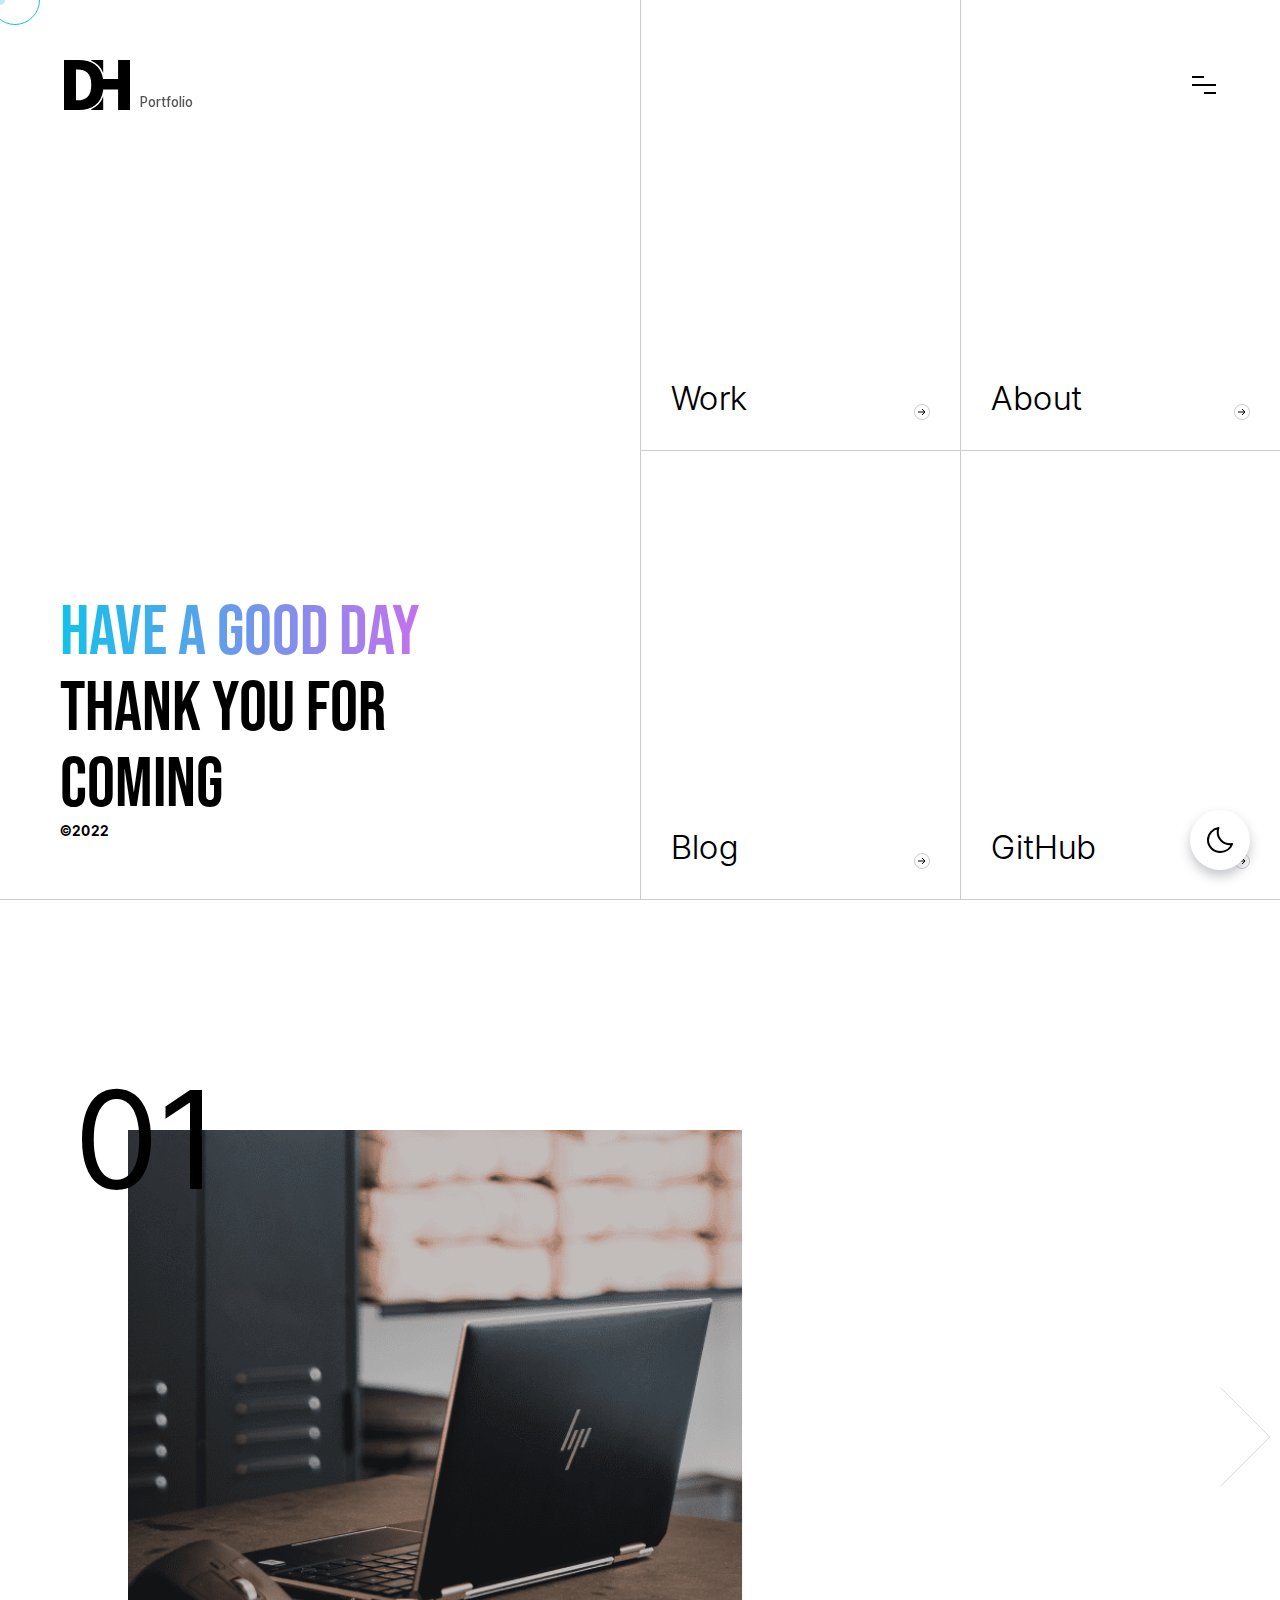
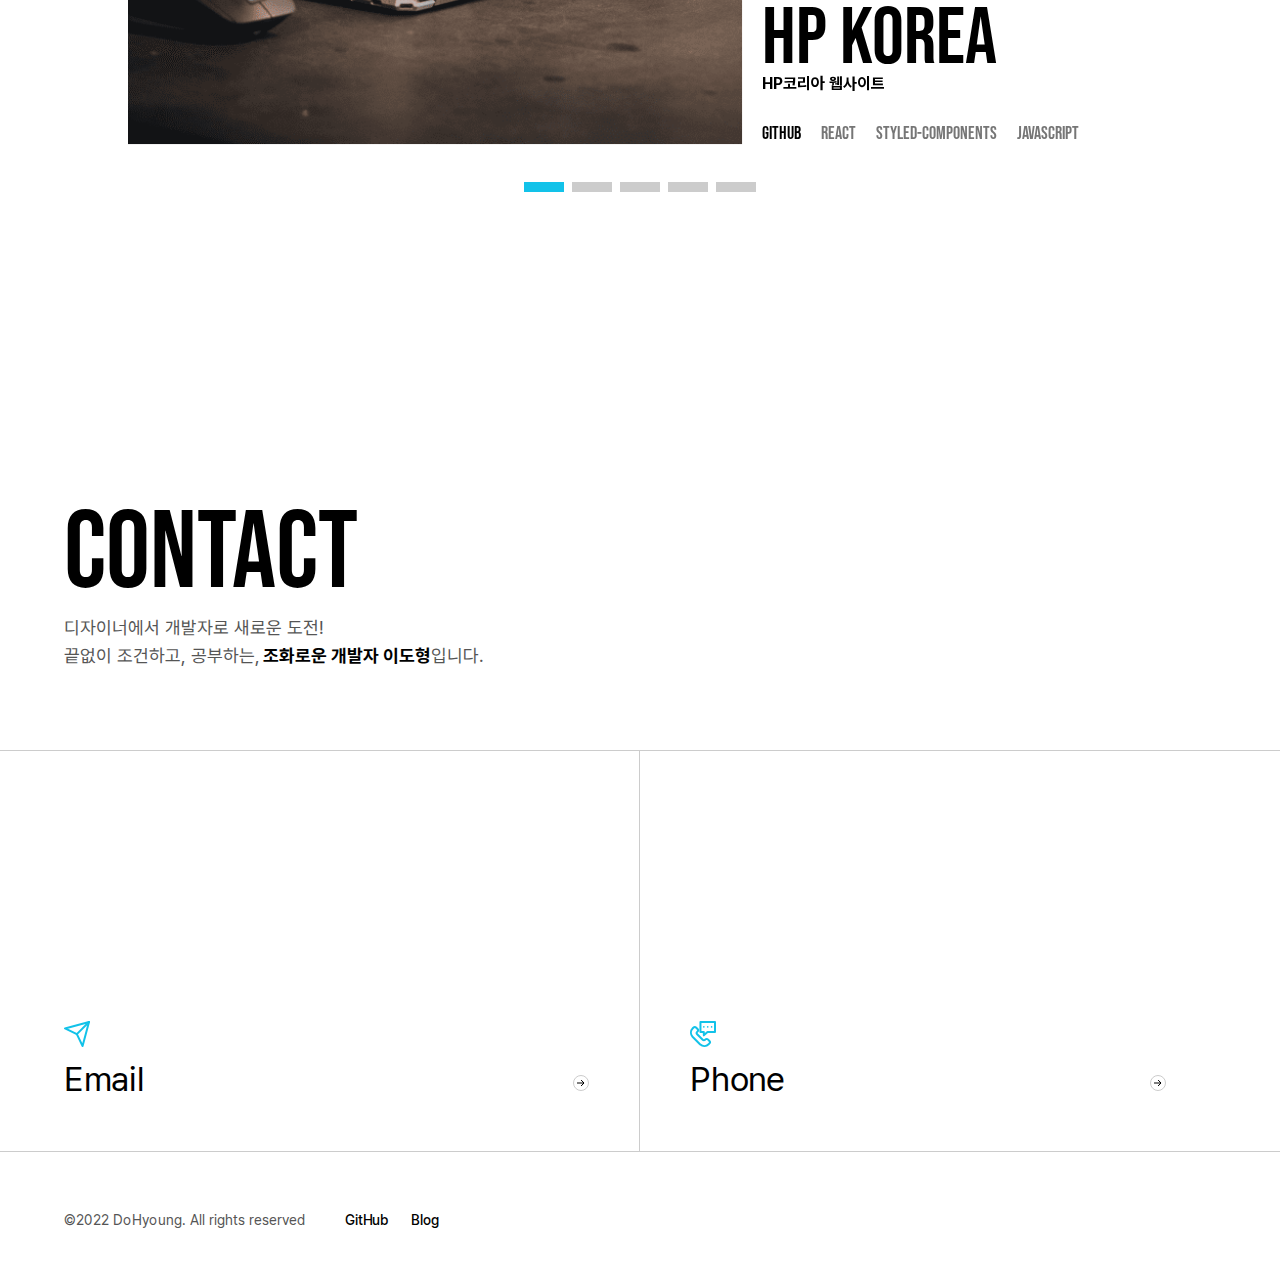
==== index.html @ b55fc165 "[220830] 이미지 및 코드 정리" ====
<!DOCTYPE html>
<html lang="ko" data-dark="false">
  <head>
    <meta charset="UTF-8" />
    <meta http-equiv="X-UA-Compatible" content="IE=edge" />
    <meta name="viewport" content="width=device-width, initial-scale=1.0" />
    <title>Dohyoung_Portfolio</title>
    <meta name="description" content="이도형 포트폴리오 사이트입니다" />
    <meta
      name="keywords"
      content="포트폴리오, 프론트엔드, 개발자, DH, 이도형"
    />

    <!-- og -->
    <meta property="og:title" content="Dohyoung_Portfolio" />
    <meta property="og:url" content="https://shape2ee.github.io/Portfolio/" />
    <meta
      property="og:image"
      content="https://shape2ee.github.io/Portfolio/common/images/ogImage.png"
    />
    <meta property="og:description" content="이도형 포트폴리오 사이트입니다" />
    <meta property="og:type" content="website" />

    <!-- twitter -->
    <meta name="twitter:card" content="summary" />
    <meta name="twitter:title" content="Dohyoung_Portfolio" />
    <meta name="twitter:url" content="https://shape2ee.github.io/Portfolio/" />
    <meta
      name="twitter:image"
      content="https://shape2ee.github.io/Portfolio/common/images/ogImage.png"
    />
    <meta name="twitter:description" content="이도형 포트폴리오 사이트입니다" />

    <!-- favicon -->
    <link rel="icon" href="./common/favicon/favicon.ico" sizes="any" />
    <link rel="icon" href="./common/favicon/favicon.svg" type="image/svg+xml" />
    <link rel="apple-touch-icon" href="./common/favicon/apple-touch-icon.png" />
    <link rel="manifest" href="./common/favicon/site.webmanifest" />

    <!-- reset css -->
    <link rel="stylesheet" href="./common/css/minireset.css" />
    <!-- font -->
    <link rel="stylesheet" href="./common/css/font.css" />
    <!-- 공통스타일 -->
    <link rel="stylesheet" href="./common/css/basic.css" />
    <link rel="stylesheet" href="./common/css/contact.css" />
    <!-- swiper -->
    <link rel="stylesheet" href="./common/css/swiper-bundle.min.css" />
    <!-- style css -->
    <link rel="stylesheet" href="./css/style.css" />
    <link
      rel="stylesheet"
      media="screen and (min-width: 768px)"
      href="./css/style_tablet.css"
    />
    <link
      rel="stylesheet"
      media="screen and (min-width: 1024px)"
      href="./css/style_pc.css"
    />
    <!-- hover css -->
    <link rel="stylesheet" href="./css/hover_main.css" />
    <!-- dark mode -->
    <link rel="stylesheet" href="./css/dark_main.css" />
  </head>
  <body>
    <!-- skip navigation -->
    <div class="skip_nav">
      <a href="#work">본문 바로가기</a>
    </div>
    <!-- custom cursor -->
    <div id="cursor1" class="cursor1"></div>
    <div id="cursor2" class="cursor2"></div>
    <!-- header -->
    <header class="header">
      <div class="header_wrap">
        <h1 class="header_logo">
          <a href="./">
            <span class="blind">Dohyoung_Portfolio</span>
          </a>
        </h1>
        <p>Portfolio</p>
        <div class="header_menu">
          <em>
            <span class="blind">메뉴</span>
          </em>
        </div>
      </div>
    </header>
    <!-- side nav -->
    <nav class="side">
      <div class="side_wrap">
        <ul class="side_gnb">
          <li class="side_item"><a href="./work/">work</a></li>
          <li class="side_item"><a href="./about/">about</a></li>
          <li class="side_item">
            <a href="https://shape-coding.tistory.com/" target="_blank">blog</a>
          </li>
          <li class="side_item">
            <a href="https://github.com/Shape2ee" target="_blank">github</a>
          </li>
        </ul>
        <div class="side_info">
          <div class="side_email">
            <strong>Email</strong>
            <p>shape1026@gamil.com</p>
          </div>
          <div class="side_phone">
            <strong>Phone</strong>
            <p>010-6621-8939</p>
          </div>
        </div>
      </div>
    </nav>
    <!-- main -->
    <main class="main">
      <!-- section1 info -->
      <section class="info">
        <div class="info_wrap">
          <!-- info_txt -->
          <div class="info_txt">
            <h2>
              <span class="tit">have a good day</span>
              <span class="block">thank you for</span>
              <span class="block">coming</span>
            </h2>
            <p>&copy;2022</p>
          </div>
          <!-- info_grid -->
          <div class="info_grid">
            <div class="info_item">
              <a href="./work/index.html">
                <div class="info_tit">
                  <h3 class="info_tit_front">Work</h3>
                  <h3 class="info_tit_back">view</h3>
                  <span class="info_bg bg1"></span>
                </div>
              </a>
            </div>
            <div class="info_item">
              <a href="./about/index.html">
                <div class="info_tit">
                  <h3 class="info_tit_front">About</h3>
                  <h3 class="info_tit_back">view</h3>
                  <span class="info_bg bg2"></span>
                </div>
              </a>
            </div>
            <div class="info_item">
              <a href="https://shape-coding.tistory.com/" target="_blank">
                <div class="info_tit">
                  <h3 class="info_tit_front">Blog</h3>
                  <h3 class="info_tit_back">view</h3>
                  <span class="info_bg bg3"></span>
                </div>
              </a>
            </div>
            <div class="info_item">
              <a href="https://github.com/Shape2ee" target="_blank">
                <div class="info_tit">
                  <h3 class="info_tit_front">GitHub</h3>
                  <h3 class="info_tit_back">view</h3>
                  <span class="info_bg bg4"></span>
                </div>
              </a>
            </div>
          </div>
        </div>
      </section>
      <!-- section2 work -->
      <section class="work" id="work">
        <h2 class="blind">작업리스트</h2>

        <div class="work_wrap">
          <!-- 화살표 버튼 -->
          <div class="work_arrow">
            <button class="work_prev"><span class="blind">이전</span></button>
            <button class="work_next"><span class="blind">다음</span></button>
          </div>

          <!-- slide main contents -->
          <div class="swiper work_slide_container">
            <ul class="swiper-wrapper work_slide" data-position="0">
              <li class="swiper-slide">
                <div class="work_img">
                  <a href="./project/hp">
                    <img src="./images/slide_hp.png" alt="HP코리아 웹사이트" />
                  </a>
                </div>
                <div class="work_txt" data-swiper-parallax="-300">
                  <h3 data-swiper-parallax="-500">
                    <a href="./project/hp"> HP Korea </a>
                  </h3>
                  <strong data-swiper-parallax="-300">HP코리아 웹사이트</strong>
                  <p data-swiper-parallax="-100">
                    리액트를 이용하여 컴퓨터 판매회사인 HP 사이트를 새롭게
                    리디자인 하였습니다. 전체적으로 깔끔하면서 라운드를 이용하여
                    부드러운 느낌을 추가하여 대중들에게 딱딱한 분위기보다 좀 더
                    친근하게 다가가는 느낌을 주고자 하였습니다. 사이트 바로가기
                    GitHub 바로가기
                  </p>
                  <div class="txt_etc">
                    <a
                      href="https://github.com/Shape2ee/hp-app-react"
                      target="_blank"
                      >github</a
                    >
                    <p>React</p>
                    <p>Styled-components</p>
                    <p>javascript</p>
                  </div>
                </div>
              </li>
              <li class="swiper-slide">
                <div class="work_img">
                  <a href="./project/cocaCola">
                    <img
                      src="./images/slide_co.png"
                      alt="코카콜라 반응형 웹사이트"
                    />
                  </a>
                </div>
                <div class="work_txt" data-swiper-parallax="-300">
                  <h3 data-swiper-parallax="-500">
                    <a href="./project/cocaCola"> coca-cola </a>
                  </h3>
                  <strong data-swiper-parallax="-300"
                    >코카-콜라 웹사이트</strong
                  >
                  <p data-swiper-parallax="-100">
                    전세계인이 사랑하는 브랜드인 코카콜라의 콜라만을 위한
                    사이트를 만들어보고자 했습니다. 전체적인 컨셉을 코카콜라의
                    탄산처럼 강렬하고 화려하게 잡고 코카콜라의 메인 컬러를
                    이용하여 작업을 진행하였습니다.
                  </p>
                  <div class="txt_etc">
                    <a
                      href="https://github.com/Shape2ee/coca-cola"
                      target="_blank"
                      >github</a
                    >
                    <p>html</p>
                    <p>scss</p>
                    <p>javascript</p>
                  </div>
                </div>
              </li>
              <li class="swiper-slide">
                <div class="work_img">
                  <a href="./project/rockScissorsPaper">
                    <img src="./images/slide_rsp.png" alt="가위바위보 게임" />
                  </a>
                </div>
                <div class="work_txt" data-swiper-parallax="-300">
                  <h3 data-swiper-parallax="-500">
                    <a href="./project/rockScissorsPaper">
                      Rock<span class="block">Scissors</span>
                      <span class="block">Paper</span>
                    </a>
                  </h3>
                  <strong data-swiper-parallax="-300">가위바위보 게임</strong>
                  <p data-swiper-parallax="-100">
                    자바스크립트 토이프로젝트로 가위, 바위, 보 중에 하나를
                    선택하면 컴퓨터가 랜덤으로 가위, 바위, 보를 선택하여
                    대결하는 게임을 작업했습니다.
                  </p>
                  <div class="txt_etc">
                    <a
                      href="https://github.com/Shape2ee/RockScissorPaper"
                      target="_blank"
                      >github</a
                    >
                    <p>html</p>
                    <p>css</p>
                    <p>javascript</p>
                  </div>
                </div>
              </li>
              <li class="swiper-slide">
                <div class="work_img">
                  <a href="./project/lotteCinema">
                    <img
                      src="./images/slide_lc.png"
                      alt="롯데시네마 반응형 웹사이트"
                    />
                  </a>
                </div>
                <div class="work_txt" data-swiper-parallax="-300">
                  <h3 data-swiper-parallax="-500">
                    <a href="./project/01_lotteCinema">
                      lotte<span class="block">cinema</span>
                    </a>
                  </h3>
                  <strong data-swiper-parallax="-300"
                    >롯데시네마 웹사이트</strong
                  >
                  <p data-swiper-parallax="-100">
                    기존 롯데시네마가 다른 영화관 브랜드 사이트보다 올드한
                    느낌이 강하다고 느껴져서 리디자인하였습니다. 롯데시네마가
                    주장하는 '백화점 속 영화관'이라는 기본 전략을 사이트에서도
                    느낄 수 있도록 하려고 영화관이지만 좀 더 고급지고 깔끔한
                    느낌을 중점으로 작업하였습니다.
                  </p>
                  <div class="txt_etc">
                    <a
                      href="https://github.com/Shape2ee/lotteCinema"
                      target="_blank"
                      >github</a
                    >
                    <p>html</p>
                    <p>css</p>
                    <p>javascript</p>
                  </div>
                </div>
              </li>
              <li class="swiper-slide">
                <div class="work_img">
                  <a href="./project/kkkApp">
                    <img src="./images/slide_kkk.png" alt="" />
                  </a>
                </div>
                <div class="work_txt" data-swiper-parallax="-300">
                  <h3 data-swiper-parallax="-500">
                    <a href="./project/kkkApp">kkk APP</a>
                  </h3>
                  <strong data-swiper-parallax="-300"
                    >강아지 산책 리워드 어플리케이션, 킁.킁.킁</strong
                  >
                  <p data-swiper-parallax="-100">
                    사용자가 빠르게 산책하러 갈 수 있고, 필요한 정보를 빠르게
                    확인할 수 있도록 구성하였으며, 편하고 깔끔하면서 반려견
                    어플인 만큼 반려견의 활발함을 보여 줄 수 있도록 리디자인
                    하였습니다.
                  </p>
                  <div class="txt_etc">
                    <a
                      href="https://xd.adobe.com/view/f224be23-c75d-43d7-901c-06aa6fcbeb49-a777/"
                      target="_blank"
                      >Prototype</a
                    >
                    <a
                      href="https://drive.google.com/file/d/1esg-MBp51vMzmT7yNbJH81RDoxtuA3HS/view?usp=sharing"
                      target="_blank"
                      >PDF</a
                    >
                    <p>xd</p>
                    <p>dseign</p>
                  </div>
                </div>
              </li>
            </ul>
            <!-- slide_pagination -->
            <div class="swiper-pagination"></div>
          </div>
          <!-- slide_index -->
          <div class="swiper work_index">
            <div class="swiper-wrapper work_index_wrap">
              <p class="swiper-slide">01</p>
              <p class="swiper-slide">02</p>
              <p class="swiper-slide">03</p>
              <p class="swiper-slide">04</p>
              <p class="swiper-slide">05</p>
              <!-- 
              <p class="swiper-slide">06</p>
              <p class="swiper-slide">07</p>
              <p class="swiper-slide">08</p>
              <p class="swiper-slide">09</p>
              <p class="swiper-slide">10</p>
              -->
            </div>
          </div>
        </div>
      </section>

      <!-- section3 contact -->
      <section class="contact">
        <div class="contact_txt">
          <h2>contact</h2>
          <p>디자이너에서 개발자로 새로운 도전!</p>
          <p>끝없이 조건하고, 공부하는,</p>
          <p><strong>조화로운 개발자 이도형</strong>입니다.</p>
        </div>
        <div class="contact_container">
          <div class="contact_wrap">
            <div class="contact_address">
              <a href="mailto:shape1026@gamil.com">
                <div class="contact_tit email">
                  <h3 class="contact_tit_front">Email</h3>
                  <h3 class="contact_tit_back">shape1026@gamil.com</h3>
                </div>
              </a>
            </div>
            <div class="contact_address">
              <a href="tel:010-6621-8939">
                <div class="contact_tit phone">
                  <h3 class="contact_tit_front">Phone</h3>
                  <h3 class="contact_tit_back">010.6621.8939</h3>
                </div>
              </a>
            </div>
          </div>
        </div>
      </section>
    </main>

    <!-- footer -->
    <footer>
      <div class="footer_wrap">
        <p>©2022 DoHyoung. All rights reserved</p>
        <div class="footer_link">
          <a href="https://github.com/Shape2ee" target="_blank">GitHub</a>
          <a href="https://shape-coding.tistory.com/" target="_blank">Blog</a>
        </div>
      </div>
    </footer>

    <div class="btn_wrap">
      <!-- go to up -->
      <button type="button" class="top_btn" id="goToTop">
        <em><span class="blind">위로가기</span></em>
      </button>

      <!-- dark mode -->
      <button type="button" class="dark_btn" id="dark_btn">
        <em><span class="blind">다크모드</span></em>
      </button>
    </div>
    <!-- script -->
    <script src="./common/js/side.js"></script>
    <script src="./common/js/header.js"></script>
    <script src="./common/js/basic.js"></script>
    <script src="./common/js/darkMode.js"></script>
    <!-- swiper -->
    <script src="./common/js/swiper-bundle.min.js"></script>
    <script src="./js/slide.js"></script>
    <script src="./js/imageMove.js"></script>
  </body>
</html>
---- common/css/minireset.css ----
/*! minireset.css v0.0.6 | MIT License | github.com/jgthms/minireset.css */
html,
body,
p,
ol,
ul,
li,
dl,
dt,
dd,
blockquote,
figure,
fieldset,
legend,
textarea,
pre,
iframe,
hr,
h1,
h2,
h3,
h4,
h5,
h6 {
  margin: 0;
  padding: 0;
}

h1,
h2,
h3,
h4,
h5,
h6 {
  font-size: 100%;
  font-weight: normal;
}

ul {
  list-style: none;
}

button,
input,
select {
  margin: 0;
  /*내가추가함*/
  border: none;
  padding: 0;
  outline: none;
}

html {
  box-sizing: border-box;
}

*, *::before, *::after {
  box-sizing: inherit;
}

img,
video {
  height: auto;
  max-width: 100%;
  /*내가추가함*/
  vertical-align: top;
}

iframe {
  border: 0;
}

table {
  border-collapse: collapse;
  border-spacing: 0;
}

td,
th {
  padding: 0;
}

/*내가추가함*/
a {
  text-decoration: none;
  color: inherit;
}
---- common/css/font.css ----
@charset "utf-8";

@font-face {
	font-family: 'Pretendard';
	font-weight: 45 920;
	font-style: normal;
	font-display: swap;
	src: local('Pretendard Variable'), url('../font/PretendardVariable.woff2') format('woff2-variations'),
  url('../font/PretendardVariable.woff') format('woff-variations'),;
}

@font-face {
  font-family: 'Bebas Neue';
  font-weight: 400;
  font-style: normal;
	font-display: swap;
  src: local('Bebas Neue'), url(../font/BebasNeue-Regular.woff2) format('woff2'),
  url(../font/BebasNeue-Regular.woff) format('woff');
}

/* 메이플스토리 서체 */
@font-face {
  font-family: 'MaplestoryOTFBold';
  src: url('https://cdn.jsdelivr.net/gh/projectnoonnu/noonfonts_20-04@2.1/MaplestoryOTFBold.woff') format('woff');
  font-weight: normal;
  font-style: normal;
}

@font-face {
  font-family: "AppleSDGothicNeo";
  src: url(../font/AppleSDGothicNeoR.woff2) format("woff2"),
    url(../font/AppleSDGothicNeoR.woff) format("woff");
  font-style: normal;
  font-weight: 400;
  font-display: swap;
}

/* google font */
@import url('https://fonts.googleapis.com/css2?family=Noto+Sans+KR:wght@400;700&display=swap');

@import url('https://fonts.googleapis.com/css2?family=Montserrat&display=swap');
---- common/css/basic.css ----
@charset "utf-8";

html {
  font-size: 62.5%;
}

body {
  font-size: 1rem;
  font-family: "Pretendard", -apple-system, BlinkMacSystemFont, system-ui,
    Roboto, "Helvetica Neue", "Segoe UI", "Apple SD Gothic Neo", "Noto Sans KR",
    "Malgun Gothic", "Apple Color Emoji", "Segoe UI Emoji", "Segoe UI Symbol",
    sans-serif;
  font-weight: 400;
  overflow-x: hidden;
}

.blind {
  overflow: hidden;
  display: block;
  position: absolute;
  margin: -1px;
  width: 1px;
  height: 1px;
}

/****** header ******/
.header {
  position: fixed;
  top: 0;
  left: 0;
  display: flex;
  align-items: center;
  padding: 0 2.4rem;
  width: 100%;
  height: 10rem;
  z-index: 9999;
  border-bottom: 1px solid transparent;
  transition: height 0.5s, border 1s, background 0.5s;
  pointer-events: none;
}

.header_wrap {
  width: 100%;
  display: flex;
  align-items: center;
}

.header_logo {
  width: 66px;
  height: 50px;
  background: url(../images/logo.svg) no-repeat 50% / contain;
  transition: width 0.5s;
  pointer-events: auto;
}

.header_logo a {
  display: block;
  width: 100%;
  height: 100%;
}

.header p {
  align-self: flex-end;
  margin-left: 1rem;
  font-size: 1.4rem;
  font-weight: 500;
  color: #555;
  transition: opacity 0.3s;
}

/* header 높이변경 */
.header.bg {
  background-color: #fff;
  border-bottom: 1px solid #ccc;
}

.header.change {
  height: 70px;
}

.header.change .header_logo {
  width: 56px;
}

.header.change p {
  opacity: 0;
}

/* header menu & icon */
.header_menu {
  position: relative;
  margin-left: auto;
  width: 24px;
  height: 24px;
  cursor: pointer;
  pointer-events: auto;
}

.header_menu em {
  display: block;
  position: absolute;
  top: 50%;
  left: 0;
  transform: translateY(-50%);
  width: 100%;
  height: 2px;
  background-color: #000;
  transition: 0.5s;
}

.header_menu em::before,
.header_menu em::after {
  content: "";
  display: block;
  position: absolute;
  /* top: 0; */
  width: 50%;
  height: 2px;
  background-color: #000;
  transition: 0.3s;
}

.header_menu em::before {
  left: 0;
  top: -8px;
}

.header_menu em::after {
  right: 0;
  bottom: -8px;
}

.header_menu.active em {
  transform: rotate(-225deg);
}

.header_menu.active em::before {
  top: 0;
  transform: translateX(100%) rotate(90deg);
  /* transform-origin: top left; */
  transform-origin: left;
}

.header_menu.active em::after {
  bottom: 0;
  transform: translateX(-100%) rotate(90deg);
  transform-origin: right;
}

/****** side menu ******/
.side {
  position: fixed;
  top: 0;
  right: -100%;
  width: 100%;
  height: 100%;
  min-height: 600px;
  background-color: #fff;
  z-index: 9998;
  transition: right 1s;
}

.side_wrap {
  display: flex;
  flex-direction: column;
  justify-content: flex-start;
  padding: 11rem 2.4rem 0;
  width: 100%;
  height: 100%;
}

.side.active {
  right: 0;
}

.side_gnb {
  font-size: 8rem;
  font-family: "Bebas Neue", "Pretendard", -apple-system, BlinkMacSystemFont,
    system-ui, Roboto, "Helvetica Neue", "Segoe UI", "Apple SD Gothic Neo",
    "Noto Sans KR", "Malgun Gothic", "Apple Color Emoji", "Segoe UI Emoji",
    "Segoe UI Symbol", sans-serif;
  line-height: 8rem;
}

.side_gnb li {
  margin: 1rem 0;
  opacity: 0;
}

.side_gnb li a {
  display: inline-block;
  transition: transform 0.3s;
}

.side_info {
  position: absolute;
  bottom: 0;
  left: 0;
  width: 100%;
  display: flex;
  justify-content: space-around;
  padding: 4rem;
  border-top: 1px solid #ccc;
  font-size: 1.6rem;
}

.side_email {
  margin-right: 5.128vw;
}

.side_email p,
.side_phone p {
  font-size: 1.4rem;
  color: #555;
}

.side_email strong,
.side_phone strong {
  display: block;
  padding-left: 2.6rem;
  margin-bottom: 1rem;
  background: no-repeat 0 50% / contain;
}

.side_email strong {
  background-image: url(../images/mail.svg);
}

.side_phone strong {
  background-image: url(../images/phone.svg);
}

/****** footer ******/
footer {
  border-top: 1px solid #ccc;
  font-size: 1.4rem;
  color: #555;
}

.footer_wrap {
  padding: 2.4rem;
  display: flex;
  flex-direction: column;
}

.footer_link {
  margin-top: 1.4rem;
  color: #000;
  font-weight: 500;
}

.footer_link a {
  margin-right: 2rem;
}

/****** btn_wrap ******/
.btn_wrap {
  display: flex;
  flex-direction: column;
  position: fixed;
  bottom: 30px;
  right: 30px;
  z-index: 999;
}

.top_btn,
.dark_btn {
  width: 60px;
  height: 60px;
  border-radius: 50%;
  background-color: rgba(255, 255, 255, 1);
  box-shadow: 0 6px 12px 0 rgb(63 65 80 / 30%);
  cursor: pointer;
}

/****** dark mode ******/
.dark_btn {
  margin-top: 1rem;
  transition: transform 0.3s;
}

.dark_btn em {
  display: block;
  margin: 0 auto;
  width: 26px;
  height: 26px;
  background-image: url(../images/dark_mode.svg);
  background-repeat: no-repeat;
  background-position: 0 0;
}

/****** go to up ******/
.top_btn {
  opacity: 0;
  visibility: hidden;
  /* display: none; */
  transition: visibility 0.3s, opacity 0.3s, transform 0.3s;
}

.top_btn em {
  display: block;
  margin: 0 auto;
  width: 26px;
  height: 26px;
  background-image: url(../images/top_btn.svg);
  background-repeat: no-repeat;
  background-position: 0 0;
}

.top_btn.show {
  opacity: 1;
  visibility: visible;
  /* display: block; */
}

/****** cursor ******/
.cursor1 {
  display: none;
  position: fixed;
  left: 0;
  top: 0;
  width: 50px;
  height: 50px;
  transform: translate(calc(-50% + 15px), -50%);
  border-radius: 100%;
  border: 1px solid rgba(18, 194, 233, 1);
  transition: all 200ms ease-out;
  pointer-events: none;
  z-index: 99999;
}

.cursor2 {
  display: none;
  position: fixed;
  width: 10px;
  height: 10px;
  background-color: #12c2e9;
  border-radius: 100%;
  transform: translate(-50%, -50%);
  transition: width 0.3s, height 0.3s, opacity 0.3s;
  opacity: 0.3;
  pointer-events: none;
  z-index: 99999;
}

.cursor1.on {
  width: 10px;
  height: 10px;
  background-color: #12c2e9;
}

/****** dark mode ******/
/****** header ******/
html[data-dark="true"] .header_logo {
  background-image: url(../images/logo_w.svg);
}

html[data-dark="true"] .header.bg {
  background-color: #111;
  border-color: #3a3b3d;
}

html[data-dark="true"] .header p {
  color: #969696;
}

html[data-dark="true"] .header_menu em,
html[data-dark="true"] .header_menu em::before,
html[data-dark="true"] .header_menu em::after {
  background-color: #fff;
}

/****** side menu ******/
html[data-dark="true"] .side {
  background-color: #111;
}

html[data-dark="true"] .side_info {
  border-color: #3a3b3d;
}

html[data-dark="true"] .side_email p,
html[data-dark="true"] .side_phone p {
  color: #d9d9d9;
}

/****** footer ******/
html[data-dark="true"] footer {
  color: #969696;
  border-color: #3a3b3d;
}

html[data-dark="true"] .footer_link {
  color: #fff;
}

/****** btn ******/
html[data-dark="true"] .top_btn,
html[data-dark="true"] .dark_btn {
  background-color: rgba(58, 59, 61, 1);
  box-shadow: none;
}

html[data-dark="true"] .dark_btn em {
  background-position: 0 -26px;
}

html[data-dark="true"] .top_btn em {
  background-position: -26px 0;
}

@media screen and (min-width: 768px) {
  .header {
    padding: 0;
    height: 170px;
  }

  /****** header ******/
  .header_wrap {
    margin: 0 auto;
    width: 90%;
    max-width: 1800px;
  }

  .header_wrap.change p {
    display: block;
  }

  /****** side menu ******/
  .side_wrap {
    flex-direction: row;
    justify-content: space-between;
    align-items: center;
    margin: 0 auto;
    padding: 0;
    width: 90%;
    max-width: 1800px;
  }

  .side_info {
    flex-direction: column;
    justify-content: flex-end;
    position: static;
    width: 40%;
    height: 100%;
    border-top: none;
    border-left: 1px solid #ccc;
  }

  .side_email {
    margin: 0 0 4rem 0;
  }

  /****** footer ******/
  .footer_link {
    margin-top: 0;
    margin-left: 4rem;
  }

  .footer_wrap {
    flex-direction: row;
    align-items: center;
    margin: 0 auto;
    padding: 6rem 0;
    width: 90%;
    max-width: 1800px;
  }
}

@media screen and (min-width: 1024px) {
  /****** side menu ******/
  .side_gnb {
    font-size: 14.784vh;
    line-height: 14.784vh;
  }
}

@media (hover: hover) {
  .side_gnb li a:hover {
    background: linear-gradient(90deg, #12c2e9 0%, #c471ed 50%, #f64f59 100%);
    background-clip: text;
    -webkit-background-clip: text;
    color: transparent;
    transform: translateX(5%);
  }

  .footer_link a:hover {
    text-decoration: underline;
  }

  .dark_btn:hover,
  .top_btn:hover {
    background-color: #111;
    transform: translateY(-5px);
  }

  .dark_btn:hover em {
    background-position: -26px 0;
  }

  .top_btn:hover em {
    background-position: -26px 0;
  }

  /* darkmode */
  html[data-dark="true"] .dark_btn:hover {
    background-color: #53575c;
  }

  html[data-dark="true"] .dark_btn:hover em {
    background-position: -26px -26px;
  }

  html[data-dark="true"] .top_btn:hover {
    background-color: #12c2e9;
  }

  html[data-dark="true"] .contact_address:hover {
    background-color: #3a3b3d;
  }
}
---- common/css/contact.css ----
@charset "utf-8";

/****** contact ******/
.contact {
  margin-top: 20rem;
}

.contact_txt {
  padding: 0 2.4rem;
}

.contact_txt h2 {
  font-size: 5rem;
  font-family: "Bebas Neue", "Pretendard", -apple-system, BlinkMacSystemFont,
    system-ui, Roboto, "Helvetica Neue", "Segoe UI", "Apple SD Gothic Neo",
    "Noto Sans KR", "Malgun Gothic", "Apple Color Emoji", "Segoe UI Emoji",
    "Segoe UI Symbol", sans-serif;
  margin-bottom: 1rem;
}

.contact_txt p {
  color: #555;
  font-size: 1.6rem;
  line-height: 2.8rem;
}

.contact_txt strong {
  color: #000;
}

.contact_container {
  /* display: flex; */
  margin-top: 6rem;
  z-index: 0;
}

.contact_wrap {
  display: flex;
  flex-direction: column;
  width: 100%;
}

.contact_address {
  position: relative;
  height: 29.6208vh;
  min-height: 100px;
  max-height: 250px;
}

.contact_address a {
  position: relative;
  display: flex;
  align-items: flex-end;
  padding: 3rem 2.4rem;
  width: 100%;
  height: 100%;
  border-top: 1px solid #ccc;
  z-index: 1;
}

.contact_address:first-child:after,
.contact_address:last-child:after {
  content: "";
  display: block;
  position: absolute;
  top: 0;
  left: 0;
  width: 100%;
  height: 100%;
  background-color: #fff;
  transition: background 0.5s;
  z-index: 0;
}

.contact_tit {
  overflow: hidden;
  width: 100%;
  height: 2.8rem;
  font-size: 2.8rem;
  line-height: 2.8rem;
}

.contact_tit::before {
  content: "";
  position: absolute;
  bottom: 6.8rem;
  left: 2.4rem;
  display: block;
  width: 26px;
  height: 26px;
  background: no-repeat 50% / cover;
}

.contact_tit.email::before {
  background-image: url(../images/mail.svg);
}

.contact_tit.phone::before {
  background-image: url(../images/phone.svg);
}

.contact_tit::after {
  content: "";
  display: block;
  position: absolute;
  bottom: 3.2rem;
  right: 2.4rem;
  width: 16px;
  height: 16px;
  background: url(../images/small_arrow.svg) no-repeat;
  background-position: 0 0;
  transition: transform 0.3s;
}

.contact_tit h3 {
  overflow: hidden;
  width: 100%;
  width: calc(100% - 26px);
  white-space: nowrap;
  text-overflow: ellipsis;
  transition: transform 0.5s;
}

/* dark mode */
html[data-dark=true] .contact_txt strong {
  color: #fff;
}

html[data-dark=true] .contact_txt p {
  color: #a8a8a8;
}

html[data-dark=true] .contact_tit::after {
  background-position: -16px 0;
}

html[data-dark=true] .contact_container,
html[data-dark=true] .contact_address,
html[data-dark=true] .contact_address a {
  border-color: #3a3b3d;
}

html[data-dark=true] .contact_address:first-child:after,
html[data-dark=true] .contact_address:last-child:after {
  background-color: #111;
}

@media screen and (min-width: 768px) {
  /****** contact ******/
  .contact_container {
    position: relative;
    margin-top: 8rem;
    flex-direction: row;
    border-top: 1px solid #ccc;
  }

  .contact_wrap {
    flex-direction: row;
    width: 90%;
    margin: 0 auto;
  }

  .contact_address {
    position: static;
    width: 50%;
    height: 39.063vw;
    max-height: 400px;
  }

  .contact_address:first-child {
    padding-left: 0;
  }

  .contact_address:first-child:after,
  .contact_address:last-child:after {
    width: 50%;
  }
  .contact_address:first-child:after {
    left: 0;
  }

  .contact_address:last-child:after {
    left: auto;
    right: 0;
  }

  .contact_address a {
    border: none;
    padding: 5rem 2rem;
  }

  .contact_address:first-child a {
    padding-left: 0;
    border-right: 1px solid #ccc;
  }

  .contact_txt {
    margin: 0 auto;
    padding: 0;
    width: 90%;
    max-width: 1800px;
  }

  .contact_txt h2 {
    font-size: 11rem;
    line-height: 10rem;
  }

  .contact_tit {
    font-size: 3.4rem;
    line-height: 4.4rem;
    height: 4.4rem;
  }

  .contact_tit::before {
    left: 0;
    bottom: 10.4rem;
  }

  .contact_tit.phone::before {
    left: 2rem;
  }

  .contact_tit::after {
    /* right: 2rem; */
    bottom: 6rem;
  }

  .contact_txt p:nth-of-type(2),
  .contact_txt p:last-child {
    display: inline-block;
  }
}

@media screen and (min-width: 1024px) {
  .contact {
    margin-top: 30rem;
  }

  .contact_address a {
    padding: 5rem;
  }

  .contact_tit.phone::before {
    left: 5rem;
  }

  .contact_tit::after {
    right: 5rem;
  }

  .contact_txt p {
    font-size: 1.8rem;
  }
}

@media (hover: hover) {
  .contact_address:hover .contact_tit::after {
    transform: translateX(10px);
  }

  .contact_address:hover .contact_tit_front,
  .contact_address:hover .contact_tit_back {
    transform: translateY(-100%);
  }

  .contact_address:hover::after {
    background-color: #f2f5f7;
  }

  .contact_address:hover::after {
    background-color: #f2f5f7;
  }
  
  html[data-dark=true] .contact_address:hover::after {
    background-color: #222;
  }
}
---- css/style.css ----
@charset "utf-8";

/****** skip navigation ******/
.skip_nav a {
  position: absolute;
  top: -60px;
  left: 0;
  display: block;
  width: 200px;
  height: 60px;
  background-color: #000;
  text-align: center;
  line-height: 60px;
  font-size: 1.6rem;
  color: #fff;
  z-index: 99999;
}

.skip_nav a:focus,
.skip_nav a:active {
  top: 0;
}

/****** main ******/

/****** section1 info ******/
.info_wrap {
  display: flex;
  flex-direction: column;
  justify-content: space-between;
  height: 100vh;
  min-height: 500px;
  border-bottom: 1px solid #ccc;
}

/* info_txt */
.info_txt {
  margin: 23.2227vh 0 2rem;
  padding: 0 2.4rem;
}

.info_txt h2 {
  font-size: 5rem;
  font-family: "Bebas Neue", "Pretendard", -apple-system, BlinkMacSystemFont,
    system-ui, Roboto, "Helvetica Neue", "Segoe UI", "Apple SD Gothic Neo",
    "Noto Sans KR", "Malgun Gothic", "Apple Color Emoji", "Segoe UI Emoji",
    "Segoe UI Symbol", sans-serif;
  line-height: 5.6rem;
}

.info_txt h2 .tit {
  background: linear-gradient(
    90deg,
    #12c2e9 0,
    #c471ed 25%,
    #f64f59 50%,
    #c471ed 75%,
    #12c2e9 100%
  );
  background-size: 400%;
  background-clip: text;
  -webkit-background-clip: text;
  color: transparent;
  animation: move-gradient 30s linear infinite;
}
@keyframes move-gradient {
  100% {
    background-position: 400% center;
  }
}

.info_txt h2 .block {
  display: block;
}

.info_txt p {
  font-size: 1.4rem;
  font-weight: 700;
}

/* info_grid */
.info_grid {
  display: grid;
  grid-template-columns: 1fr 1fr;
  grid-auto-rows: minmax(min-content, 19.5rem);
  overflow: hidden;
}

.info_item {
  position: relative;
  border-top: 1px solid #ccc;
  border-left: 1px solid #ccc;
}

.info_item:nth-child(odd) {
  border-left: none;
}

.info_item a {
  overflow: hidden;
  position: relative;
  padding: 2.4rem;
  height: 100%;
  display: flex;
  align-items: flex-end;
}

.info_item h3 {
  overflow: hidden;
  display: flex;
  flex-direction: column;
  width: 100%;
  font-size: 2.8rem;
  font-weight: 300;
  line-height: 3.8rem;
  transition: transform 0.5s;
}

.info_item .info_tit {
  overflow: hidden;
  height: 3.8rem;
}

.info_bg {
  display: block;
  position: absolute;
  top: 0;
  left: 0;
  width: 100%;
  height: 100%;
  background: no-repeat 50% / cover;
  z-index: -1;
  opacity: 0;
  transform: scale(1.2);
  transition: opacity 0.7s;
}

.info_bg.bg1{
  background-image: url(../images/img1.png);
}

.info_bg.bg2{
  background-image: url(../images/img2.png);
}

.info_bg.bg3{
  background-image: url(../images/img3.png);
}

.info_bg.bg4{
  background-image: url(../images/img4.png);
}

.info_tit::after {
  content: "";
  position: absolute;
  bottom: 2.4rem;
  right: 2.4rem;
  display: block;
  width: 16px;
  height: 16px;
  background: url(../common/images/small_arrow.svg) no-repeat;
  background-position: 0 0;
  transition: transform 0.3s;
}

/****** work ******/
.work {
  margin-top: 15rem;
}
.work_wrap {
  position: relative;
  margin: 0 2.4rem;
}

/****** slide main contents ******/
.work_slide_container {
  overflow: hidden;
  --swiper-pagination-bullet-width: 40px;
  --swiper-pagination-bullet-height: 10px;
  --swiper-pagination-color: #12c2e9;
  --swiper-theme-color: #12c2e9;
  --swiper-pagination-bullet-inactive-color: #000;
}

.work_slide li {
  position: relative;
}

/* 화살표 버튼 */
.work_arrow {
  display: none;
  position: absolute;
  top: 50%;
  left: 0;
  width: 100%;
}

.work_prev,
.work_next {
  position: absolute;
  top: 50%;
  transform: translateY(-50%);
  width: 50px;
  height: 100px;
  background: no-repeat 50% / cover;
  cursor: pointer;
  opacity: 0.3;
  transition: opacity 0.3s;
}

.work_prev {
  left: 10px;
  background-image: url(../images/prev_arrow.svg);
}

.work_next {
  right: 10px;
  background-image: url(../images/next_arrow.svg);
}

.work_img {
  height: 75vh;
  min-height: 500px;
}

.work_img a {
  display: block;
  height: 100%;
}

.work_img img {
  width: 100%;
  height: 100%;
  object-fit: cover;
}

.work_txt {
  position: absolute;
  left: 2rem;
  bottom: 4rem;
  
}

.work_txt h3 {
  font-size: 8rem;
  font-family: "Bebas Neue", "Pretendard", -apple-system, BlinkMacSystemFont,
    system-ui, Roboto, "Helvetica Neue", "Segoe UI", "Apple SD Gothic Neo",
    "Noto Sans KR", "Malgun Gothic", "Apple Color Emoji", "Segoe UI Emoji",
    "Segoe UI Symbol", sans-serif;
    line-height: 7rem;
  color: #fff;
}

.work_txt h3 .block {
  display: block;
}

.work_txt strong,
.work_txt > p {
  display: none;
}

.work_txt .txt_etc {
  display: flex;
  margin-top: 1rem;
  font-size: 1.6rem;
  font-family: "Bebas Neue", "Pretendard", -apple-system, BlinkMacSystemFont,
    system-ui, Roboto, "Helvetica Neue", "Segoe UI", "Apple SD Gothic Neo",
    "Noto Sans KR", "Malgun Gothic", "Apple Color Emoji", "Segoe UI Emoji",
    "Segoe UI Symbol", sans-serif;
  text-transform: uppercase;
}

.work_txt .txt_etc > * {
  margin-right: 2rem;
  color: #fff;
}

.work_txt .txt_etc p {
  color: #969696;
}

/* slide_index */
.work_index {
  position: absolute;
  top: 2rem;
  left: 2rem;
  font-size: 14rem;
  line-height: 14rem;
  height: 14rem;
  overflow: hidden;
  color: #fff;
}

/* slide_pagination */
.work_slide_container .swiper-pagination {
  bottom: 1rem;
}

.work_slide_container .swiper-pagination-bullet {
  border-radius: 0;
}
---- css/style_tablet.css ----
@charset "utf-8";
.info_txt {
  width: 90%;
  margin: 23.2227vh auto 2rem;
  padding: 0;
}

.info_txt h2 {
  font-size: 7rem;
  line-height: 7.6rem;
}

.info_item .info_tit {
  height: 4.4rem;
}

.info_item h3 {
  font-size: 3.4rem;
  line-height: 4.4rem;
}

.work_wrap {
  margin: 0 auto;
}

.work_arrow {
  display: block;
}

.work_txt {
  position: static;
  margin-left: 2rem;
}

.work_txt strong {
  display: block;
  font-size: 1.6rem;
}

.work_txt .txt_etc {
  margin-top: 3rem;
  font-size: 1.8rem;
}

.work_txt h3,
.work_txt .txt_etc > * {
  color: #000;
}

.work_txt .txt_etc p {
  color: #767676;
}

.work_index {
  top: 0;
  left: 5.859vw;
  color: #000;
}

.work_slide_container {
  width: 80%;
  padding: 6rem 0;
}

.work_slide li {
  width: 100%;
  display: flex;
  align-items: flex-end;
}

.work_img {
  width: 400px;
  height: 400px;
  min-height: auto;
}

.swiper-button-disabled {
display: none;
}
---- css/style_pc.css ----
@charset "utf-8";
.info_wrap {
  flex-direction: row;
}

.info_txt {
  width: 50%;
  margin: 0 0 6rem;
  padding-left: 6rem;
  padding-right: 0;
  align-self: flex-end;
}

.info_item a {
  padding: 3rem;
}

.info_tit::after {
  right: 3rem;
  bottom: 3rem;
}

.info_grid {
  width: 50%;
  height: 100%;
  grid-auto-rows: 50% 50%;
}

.info_item:nth-child(odd) {
  border-left: 1px solid #ccc;
}

.info_item:nth-child(1),
.info_item:nth-child(2) {
  border-top: none;
}

.work {
  margin-top: 17rem;
}

.work_img {
  width: 60%;
  height: auto;
}

@media screen and (min-width: 1400px) {
  .info_txt {
    padding-left: 10rem;
  }

  .info_txt h2 {
    font-size: 11rem;
    line-height: 11.6rem;
  }

  .info_txt p {
    font-size: 1.8rem;
  }

  .work_wrap {
    max-width: 1800px;
  }

  .work_slide_container {
    max-width: 1280px;
  }

  .work_index {
    left: 11.542vw;
  }

  .work_img {
    max-width: 600px;
    max-height: 600px;
  }

  .work_txt {
    width: 40%;
    margin-left: 5rem;
  }

  .work_txt h3 {
    font-size: 14rem;
    line-height: 12rem;
  }

  .work_txt strong {
    font-size: 1.8rem;
    margin: 2rem 0 1rem;
    /* display: block; */
  }

  .work_txt > p {
    display: block;
    font-size: 1.6rem;
    line-height: 2.6rem;
    color: #767676;
  }

  .work_prev,
  .work_next {
    width: 100px;
    height: 200px;
  }
}
---- css/hover_main.css ----
@charset "utf-8";

@media (hover: hover) {
  .info_item:hover .info_bg {
    opacity: 1;
  }

  .info_item:hover .info_tit::after {
    transform: translateX(10px);
  }

  .info_item:hover .info_tit_front,
  .info_item:hover .info_tit_back {
    transform: translateY(-100%);
  }

  .work_txt .txt_etc a:hover,
  html[data-dark=true] .work_txt .txt_etc a:hover {
    color: #12c2e9;
  }

  .work_prev:hover,
  .work_next:hover {
    opacity: 1;
  }
}
---- css/dark_main.css ----
@charset "utf-8";
/* 
body
#fff -> #111

content
#000 -> #fff
#fff -> #000
#555 -> #d9d9d9
#767676

border
#ccc -> #3a3b3d

*/
html[data-dark=true] body {
  background-color: #111;
  color: #fff;
}

html[data-dark=true] .skip_nav a {
  background-color: #fff;
  color: #000;
}

html[data-dark=true] .work_txt .txt_etc p,
html[data-dark=true] .work_txt > p {
  color: #969696;
}

html[data-dark=true] .work_txt h3,
html[data-dark=true] .work_txt .txt_etc > *,
html[data-dark=true] .work_index {
  color: #fff;
}   

html[data-dark=true] .info_wrap,
html[data-dark=true] .info_item,
html[data-dark=true] .info_item:nth-child(odd) {
  border-color: #3a3b3d;
}

html[data-dark=true] .info_tit::after {
  background-position: -16px 0;
}

html[data-dark=true] .work_prev {
  background-image: url(../images/prev_arrow_w.svg);
}

html[data-dark=true] .work_next {
  background-image: url(../images/next_arrow_w.svg);
}

html[data-dark=true] .work_slide_container {
  --swiper-pagination-bullet-inactive-color: #fff;
}
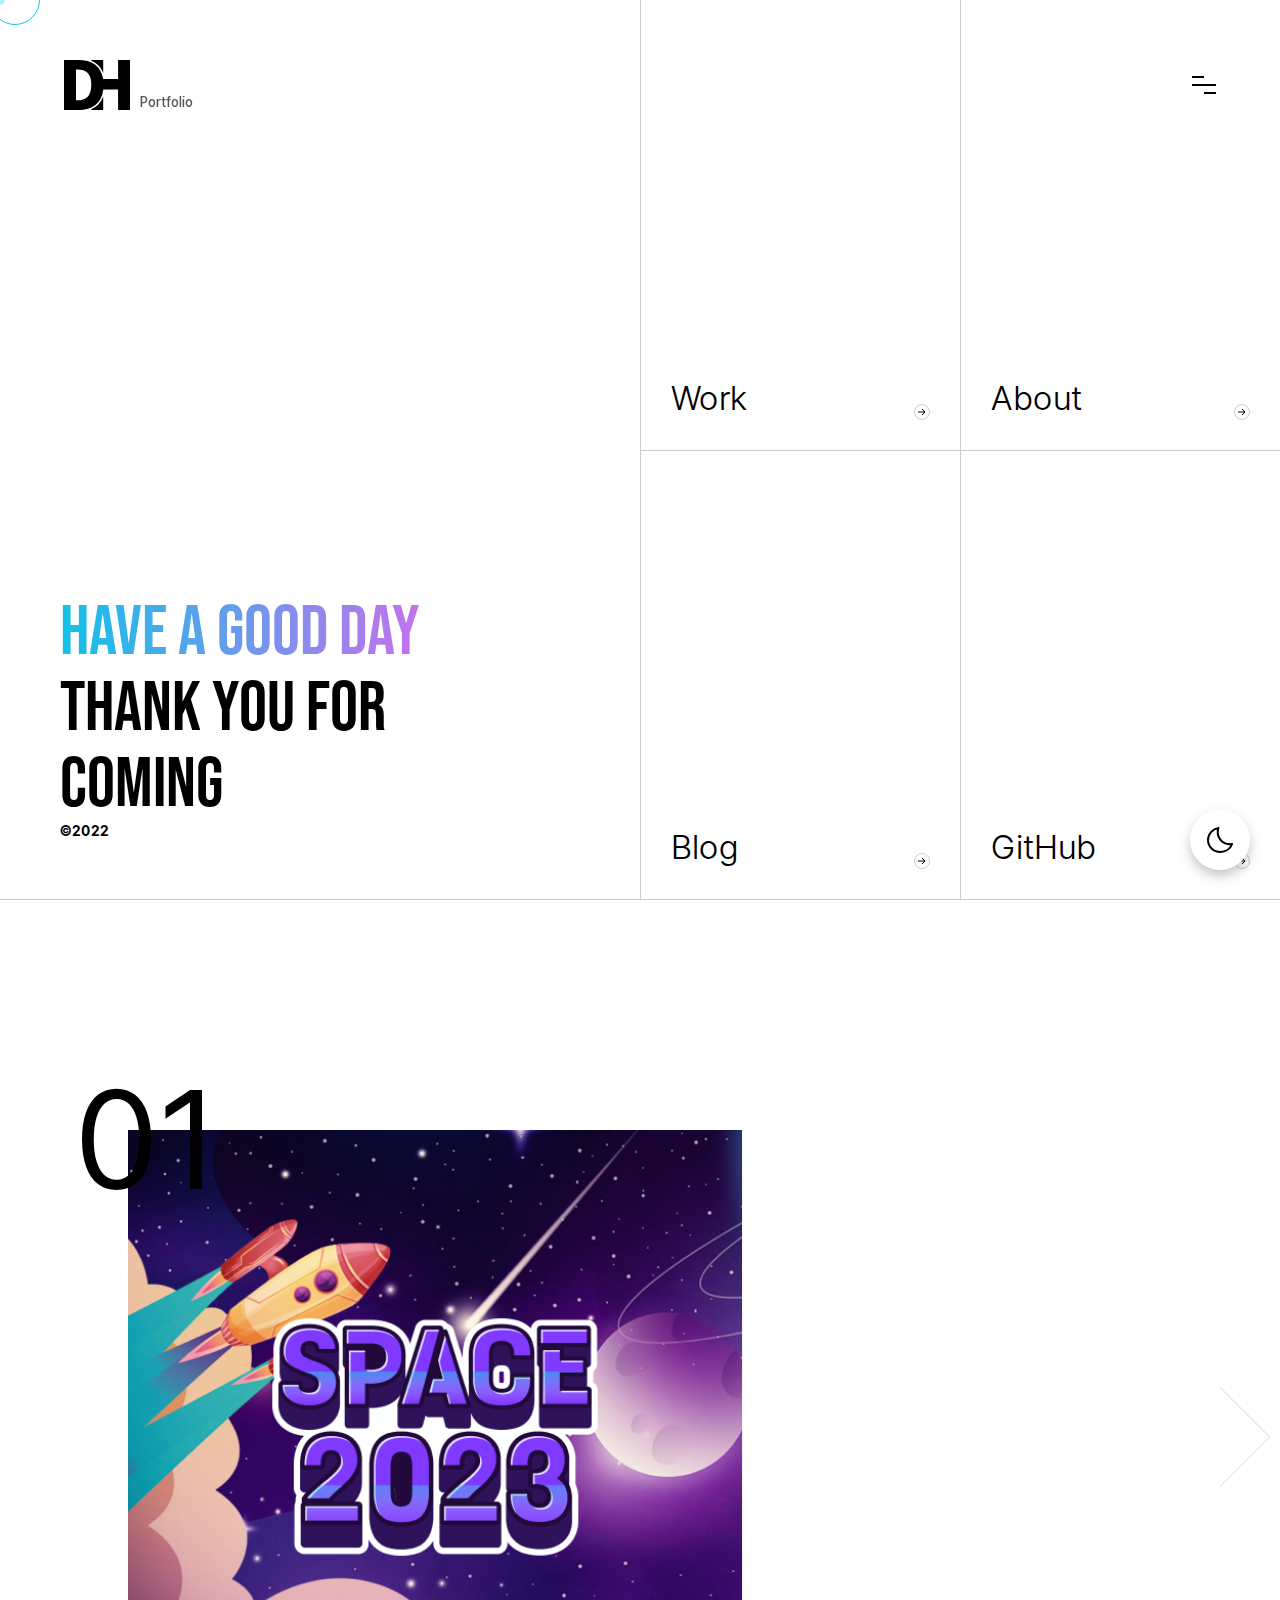
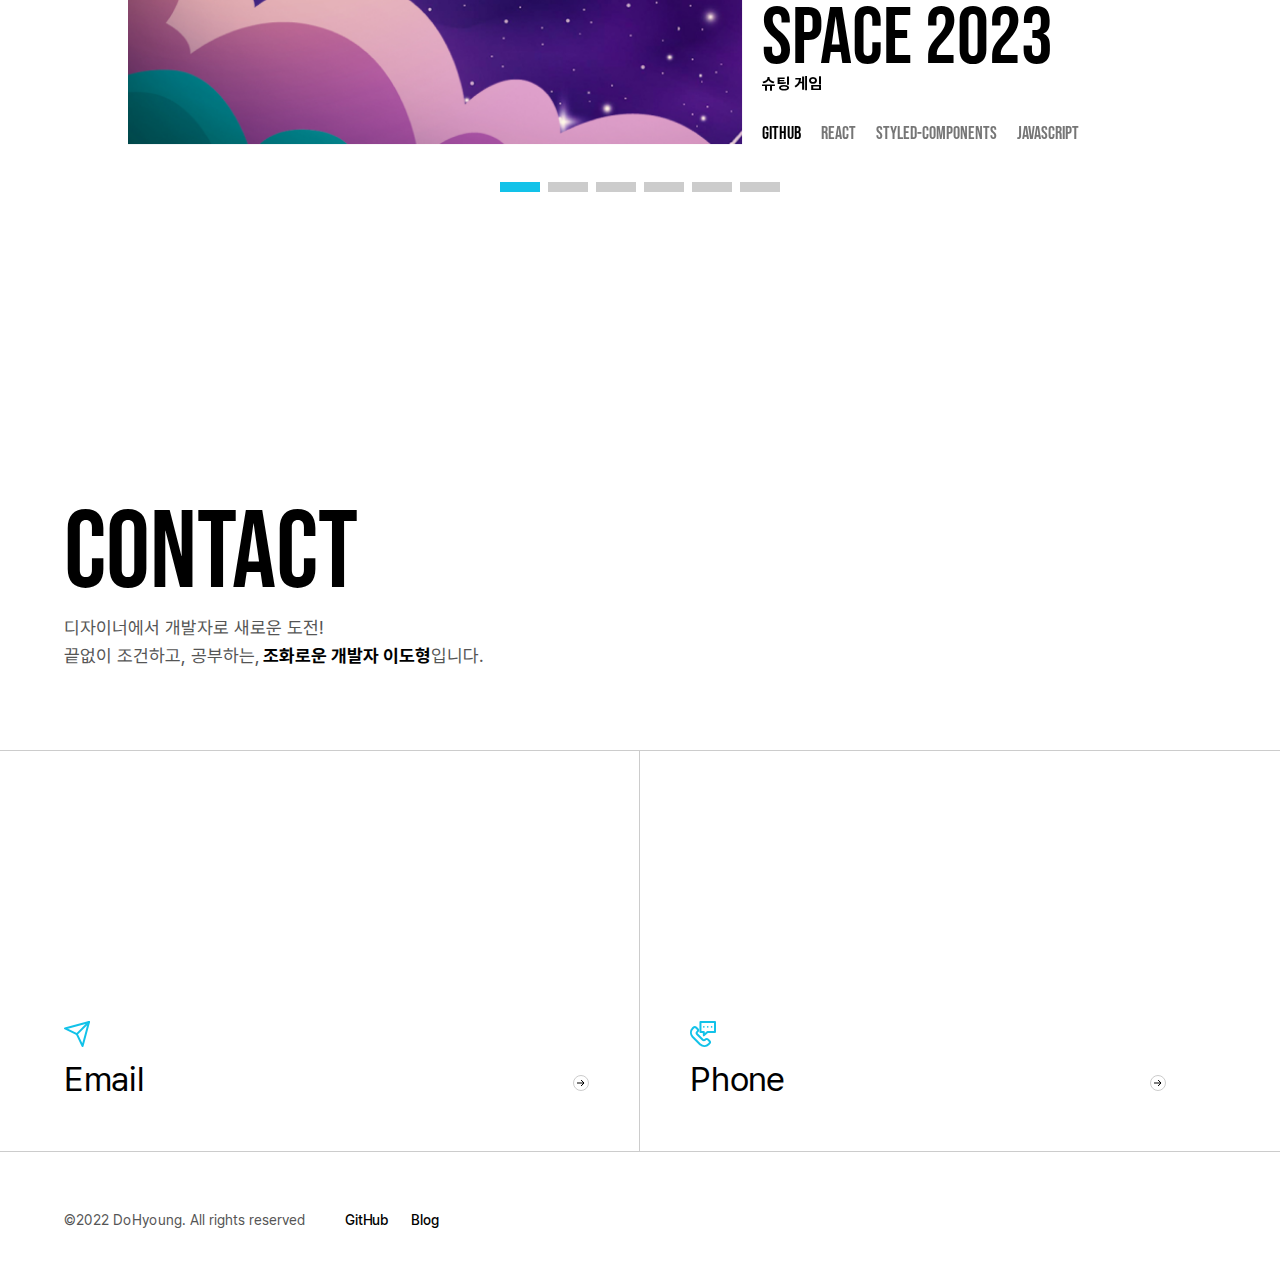
==== commit 6226c9bb: "Markup: JS 슈팅게임 프로젝트 추가" ====
--- a/index.html
+++ b/index.html
@@ -91,10 +91,10 @@
     <nav class="side">
       <div class="side_wrap">
         <ul class="side_gnb">
-          <li class="side_item"><a href="./work/">work</a></li>
-          <li class="side_item"><a href="./about/">about</a></li>
+          <li class="side_item"><a href="./work/index.html">work</a></li>
+          <li class="side_item"><a href="./about/index.html">about</a></li>
           <li class="side_item">
-            <a href="https://shape-coding.tistory.com/" target="_blank">blog</a>
+            <a href="https://shape-coding.tistory.com" target="_blank">blog</a>
           </li>
           <li class="side_item">
             <a href="https://github.com/Shape2ee" target="_blank">github</a>
@@ -147,7 +147,7 @@
               </a>
             </div>
             <div class="info_item">
-              <a href="https://shape-coding.tistory.com/" target="_blank">
+              <a href="https://shape-coding.tistory.com" target="_blank">
                 <div class="info_tit">
                   <h3 class="info_tit_front">Blog</h3>
                   <h3 class="info_tit_back">view</h3>
@@ -183,21 +183,48 @@
             <ul class="swiper-wrapper work_slide" data-position="0">
               <li class="swiper-slide">
                 <div class="work_img">
-                  <a href="./project/hp">
+                  <a href="./project/shootingGame/index.html">
+                    <img src="./images/slide_shooting_game.png" alt="슈팅게임 SPACE 2023" />
+                  </a>
+                </div>
+                <div class="work_txt" data-swiper-parallax="-300">
+                  <h3 data-swiper-parallax="-500">
+                    <a href="./project/hp/index.html">SPACE 2023</a>
+                  </h3>
+                  <strong data-swiper-parallax="-300">슈팅 게임</strong>
+                  <p data-swiper-parallax="-100">
+                    유튜브 '코딩알려주는 누나'보며 자바스크립트 공부를 하던 중
+                    게임만들기를 보고 class 문법을 적용하고 랭킹 시스템을 도입하면
+                    좋을 것 같아서 게임을 작업했습니다.
+                  </p>
+                  <div class="txt_etc">
+                    <a
+                      href="https://github.com/Shape2ee/hp-app-react"
+                      target="_blank"
+                      >github</a
+                    >
+                    <p>React</p>
+                    <p>Styled-components</p>
+                    <p>javascript</p>
+                  </div>
+                </div>
+              </li>
+              <li class="swiper-slide">
+                <div class="work_img">
+                  <a href="./project/hp/index.html">
                     <img src="./images/slide_hp.png" alt="HP코리아 웹사이트" />
                   </a>
                 </div>
                 <div class="work_txt" data-swiper-parallax="-300">
                   <h3 data-swiper-parallax="-500">
-                    <a href="./project/hp"> HP Korea </a>
+                    <a href="./project/hp/index.html">HP Korea</a>
                   </h3>
                   <strong data-swiper-parallax="-300">HP코리아 웹사이트</strong>
                   <p data-swiper-parallax="-100">
                     리액트를 이용하여 컴퓨터 판매회사인 HP 사이트를 새롭게
                     리디자인 하였습니다. 전체적으로 깔끔하면서 라운드를 이용하여
                     부드러운 느낌을 추가하여 대중들에게 딱딱한 분위기보다 좀 더
-                    친근하게 다가가는 느낌을 주고자 하였습니다. 사이트 바로가기
-                    GitHub 바로가기
+                    친근하게 다가가는 느낌을 주고자 하였습니다.
                   </p>
                   <div class="txt_etc">
                     <a
@@ -213,7 +240,7 @@
               </li>
               <li class="swiper-slide">
                 <div class="work_img">
-                  <a href="./project/cocaCola">
+                  <a href="./project/cocaCola/index.html">
                     <img
                       src="./images/slide_co.png"
                       alt="코카콜라 반응형 웹사이트"
@@ -222,7 +249,7 @@
                 </div>
                 <div class="work_txt" data-swiper-parallax="-300">
                   <h3 data-swiper-parallax="-500">
-                    <a href="./project/cocaCola"> coca-cola </a>
+                    <a href="./project/cocaCola/index.html">coca-cola</a>
                   </h3>
                   <strong data-swiper-parallax="-300"
                     >코카-콜라 웹사이트</strong
@@ -247,13 +274,13 @@
               </li>
               <li class="swiper-slide">
                 <div class="work_img">
-                  <a href="./project/rockScissorsPaper">
+                  <a href="./project/rockScissorsPaper/index.html">
                     <img src="./images/slide_rsp.png" alt="가위바위보 게임" />
                   </a>
                 </div>
                 <div class="work_txt" data-swiper-parallax="-300">
                   <h3 data-swiper-parallax="-500">
-                    <a href="./project/rockScissorsPaper">
+                    <a href="./project/rockScissorsPaper/index.html">
                       Rock<span class="block">Scissors</span>
                       <span class="block">Paper</span>
                     </a>
@@ -278,7 +305,7 @@
               </li>
               <li class="swiper-slide">
                 <div class="work_img">
-                  <a href="./project/lotteCinema">
+                  <a href="./project/lotteCinema/index.html">
                     <img
                       src="./images/slide_lc.png"
                       alt="롯데시네마 반응형 웹사이트"
@@ -287,7 +314,7 @@
                 </div>
                 <div class="work_txt" data-swiper-parallax="-300">
                   <h3 data-swiper-parallax="-500">
-                    <a href="./project/01_lotteCinema">
+                    <a href="./project/01_lotteCinema/index.html">
                       lotte<span class="block">cinema</span>
                     </a>
                   </h3>
@@ -315,13 +342,13 @@
               </li>
               <li class="swiper-slide">
                 <div class="work_img">
-                  <a href="./project/kkkApp">
+                  <a href="./project/kkkApp/index.html">
                     <img src="./images/slide_kkk.png" alt="" />
                   </a>
                 </div>
                 <div class="work_txt" data-swiper-parallax="-300">
                   <h3 data-swiper-parallax="-500">
-                    <a href="./project/kkkApp">kkk APP</a>
+                    <a href="./project/kkkApp/index.html">kkk APP</a>
                   </h3>
                   <strong data-swiper-parallax="-300"
                     >강아지 산책 리워드 어플리케이션, 킁.킁.킁</strong
@@ -334,7 +361,7 @@
                   </p>
                   <div class="txt_etc">
                     <a
-                      href="https://xd.adobe.com/view/f224be23-c75d-43d7-901c-06aa6fcbeb49-a777/"
+                      href="https://xd.adobe.com/view/f224be23-c75d-43d7-901c-06aa6fcbeb49-a777"
                       target="_blank"
                       >Prototype</a
                     >
--- a/css/style.css
+++ b/css/style.css
@@ -61,7 +61,7 @@
   background-clip: text;
   -webkit-background-clip: text;
   color: transparent;
-  animation: move-gradient 30s linear infinite;
+  animation: move-gradient 15s linear infinite;
 }
 @keyframes move-gradient {
   100% {
@@ -135,19 +135,19 @@
   transition: opacity 0.7s;
 }
 
-.info_bg.bg1{
+.info_bg.bg1 {
   background-image: url(../images/img1.png);
 }
 
-.info_bg.bg2{
+.info_bg.bg2 {
   background-image: url(../images/img2.png);
 }
 
-.info_bg.bg3{
+.info_bg.bg3 {
   background-image: url(../images/img3.png);
 }
 
-.info_bg.bg4{
+.info_bg.bg4 {
   background-image: url(../images/img4.png);
 }
 
@@ -239,7 +239,6 @@
   position: absolute;
   left: 2rem;
   bottom: 4rem;
-  
 }
 
 .work_txt h3 {
@@ -248,7 +247,7 @@
     system-ui, Roboto, "Helvetica Neue", "Segoe UI", "Apple SD Gothic Neo",
     "Noto Sans KR", "Malgun Gothic", "Apple Color Emoji", "Segoe UI Emoji",
     "Segoe UI Symbol", sans-serif;
-    line-height: 7rem;
+  line-height: 7rem;
   color: #fff;
 }
 
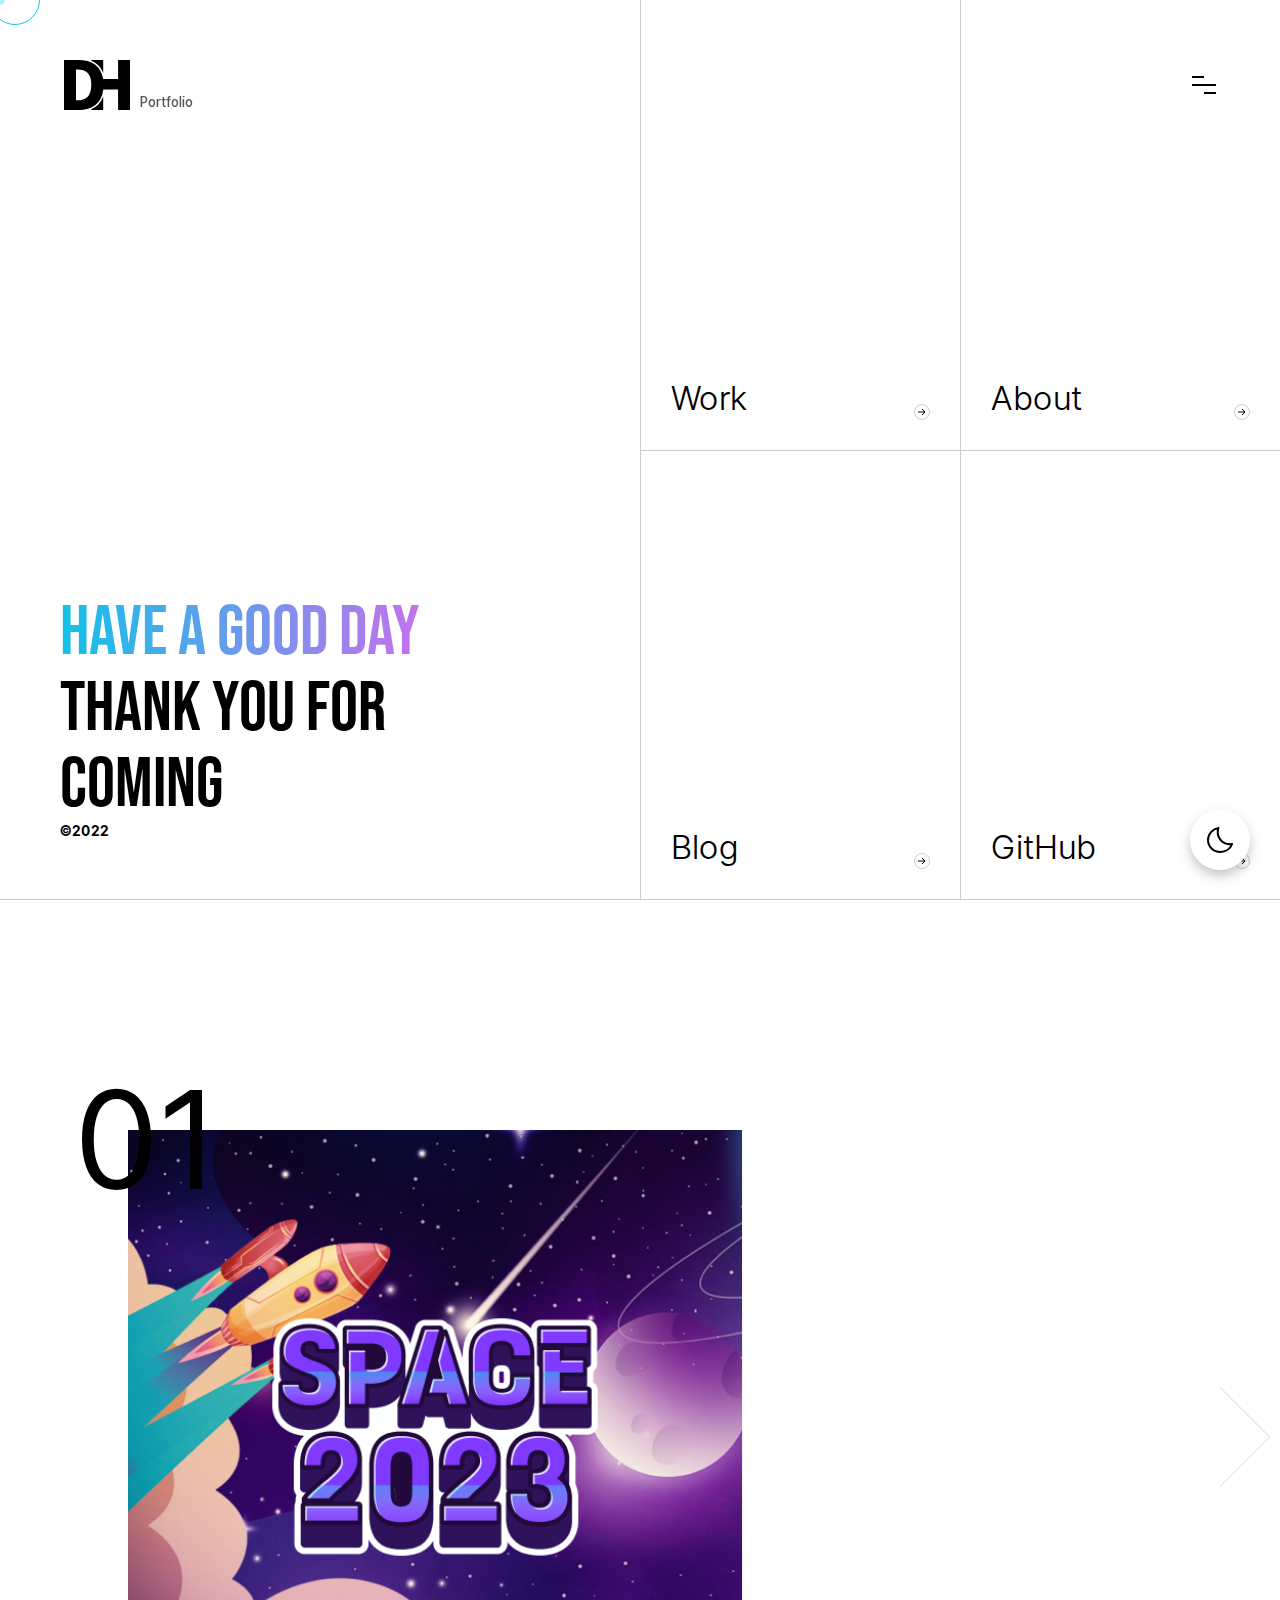
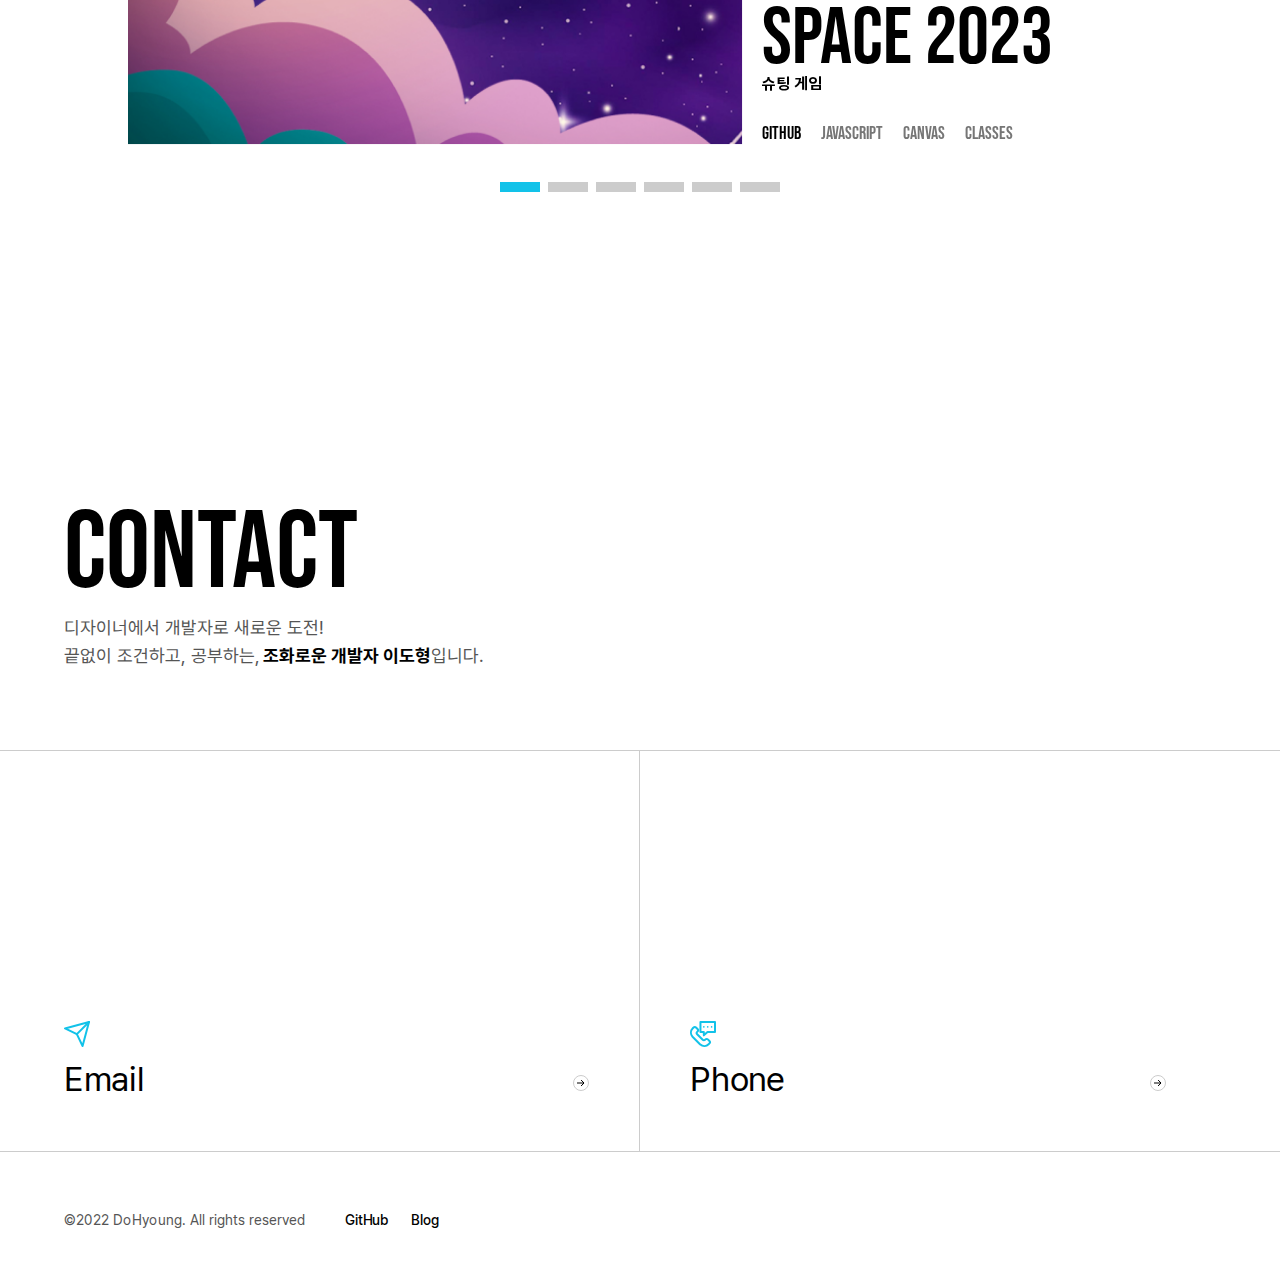
==== commit 713032af: "Markup: html 링크 수정" ====
--- a/index.html
+++ b/index.html
@@ -199,13 +199,13 @@
                   </p>
                   <div class="txt_etc">
                     <a
-                      href="https://github.com/Shape2ee/hp-app-react"
+                      href="https://github.com/Shape2ee/shooting-game"
                       target="_blank"
                       >github</a
                     >
-                    <p>React</p>
-                    <p>Styled-components</p>
                     <p>javascript</p>
+                    <p>canvas</p>
+                    <p>classes</p>
                   </div>
                 </div>
               </li>
@@ -232,8 +232,8 @@
                       target="_blank"
                       >github</a
                     >
-                    <p>React</p>
-                    <p>Styled-components</p>
+                    <p>react</p>
+                    <p>router</p>
                     <p>javascript</p>
                   </div>
                 </div>
@@ -387,8 +387,8 @@
               <p class="swiper-slide">03</p>
               <p class="swiper-slide">04</p>
               <p class="swiper-slide">05</p>
+              <p class="swiper-slide">06</p>
               <!-- 
-              <p class="swiper-slide">06</p>
               <p class="swiper-slide">07</p>
               <p class="swiper-slide">08</p>
               <p class="swiper-slide">09</p>
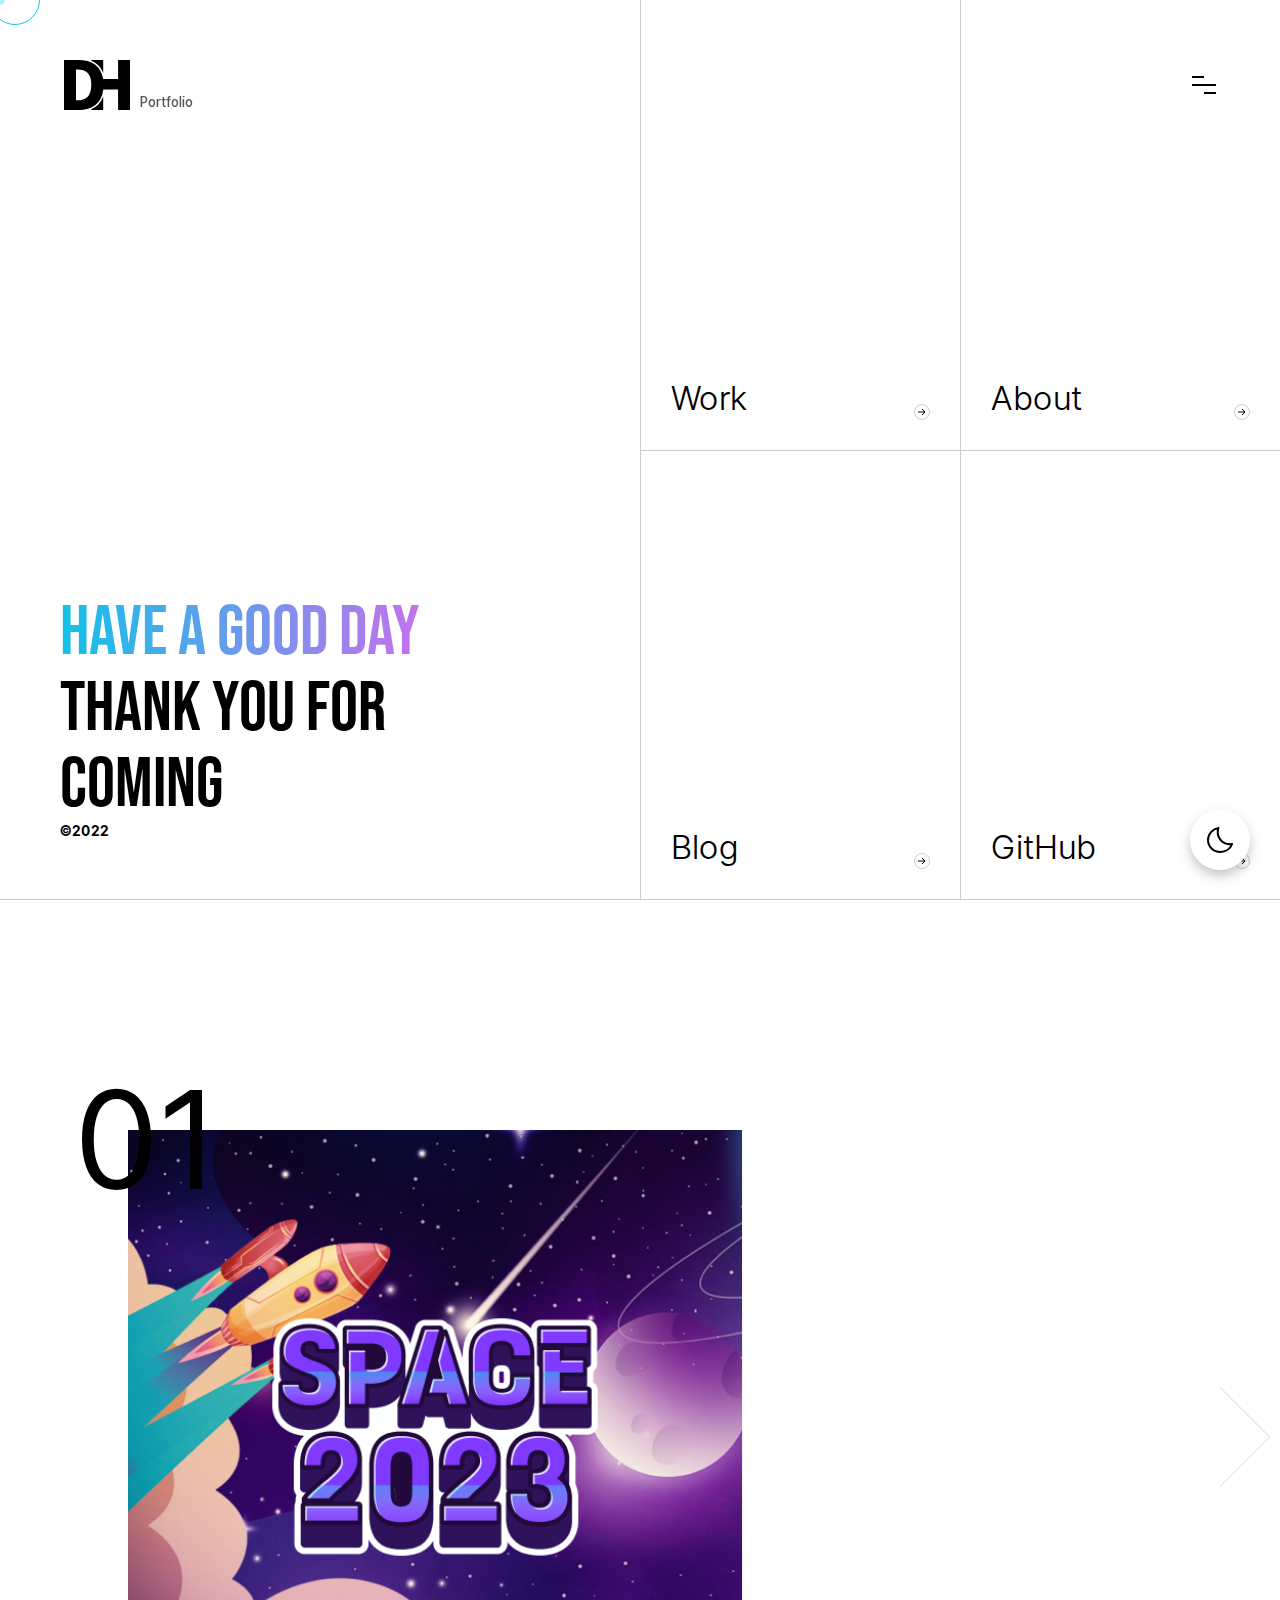
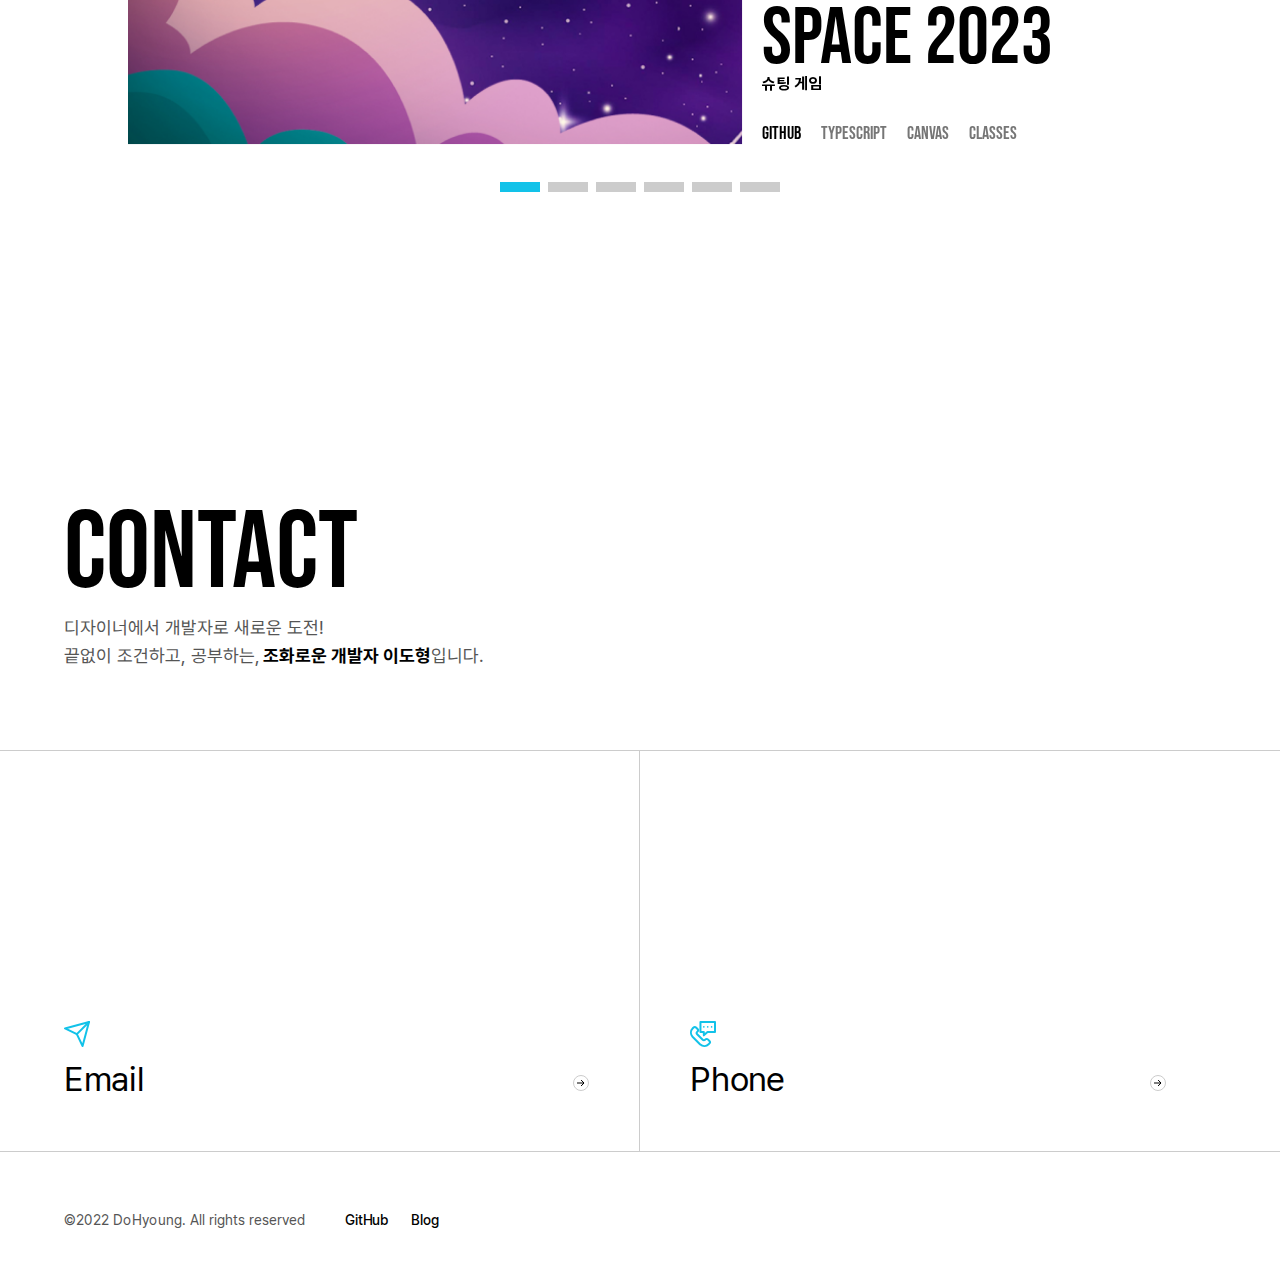
==== commit 128631bd: "Update: Change Space 2023 explanation" ====
--- a/index.html
+++ b/index.html
@@ -189,13 +189,12 @@
                 </div>
                 <div class="work_txt" data-swiper-parallax="-300">
                   <h3 data-swiper-parallax="-500">
-                    <a href="./project/hp/index.html">SPACE 2023</a>
+                    <a href="./project/shootingGame/index.html">SPACE 2023</a>
                   </h3>
                   <strong data-swiper-parallax="-300">슈팅 게임</strong>
                   <p data-swiper-parallax="-100">
-                    유튜브 '코딩알려주는 누나'보며 자바스크립트 공부를 하던 중
-                    게임만들기를 보고 class 문법을 적용하고 랭킹 시스템을 도입하면
-                    좋을 것 같아서 게임을 작업했습니다.
+                    이 프로젝트는 class문법을 이용하여 객체지향 문법에 대해 공부하고 이해하며 Canvas API를 이용하여 부드러운 움직임을 구현하도록 노력했습니다.
+                    그리고 TypeScript를 코드에 적용하여 JavaScript 코드에 안정성을 향상 시켰습니다.
                   </p>
                   <div class="txt_etc">
                     <a
@@ -203,7 +202,7 @@
                       target="_blank"
                       >github</a
                     >
-                    <p>javascript</p>
+                    <p>typescript</p>
                     <p>canvas</p>
                     <p>classes</p>
                   </div>
